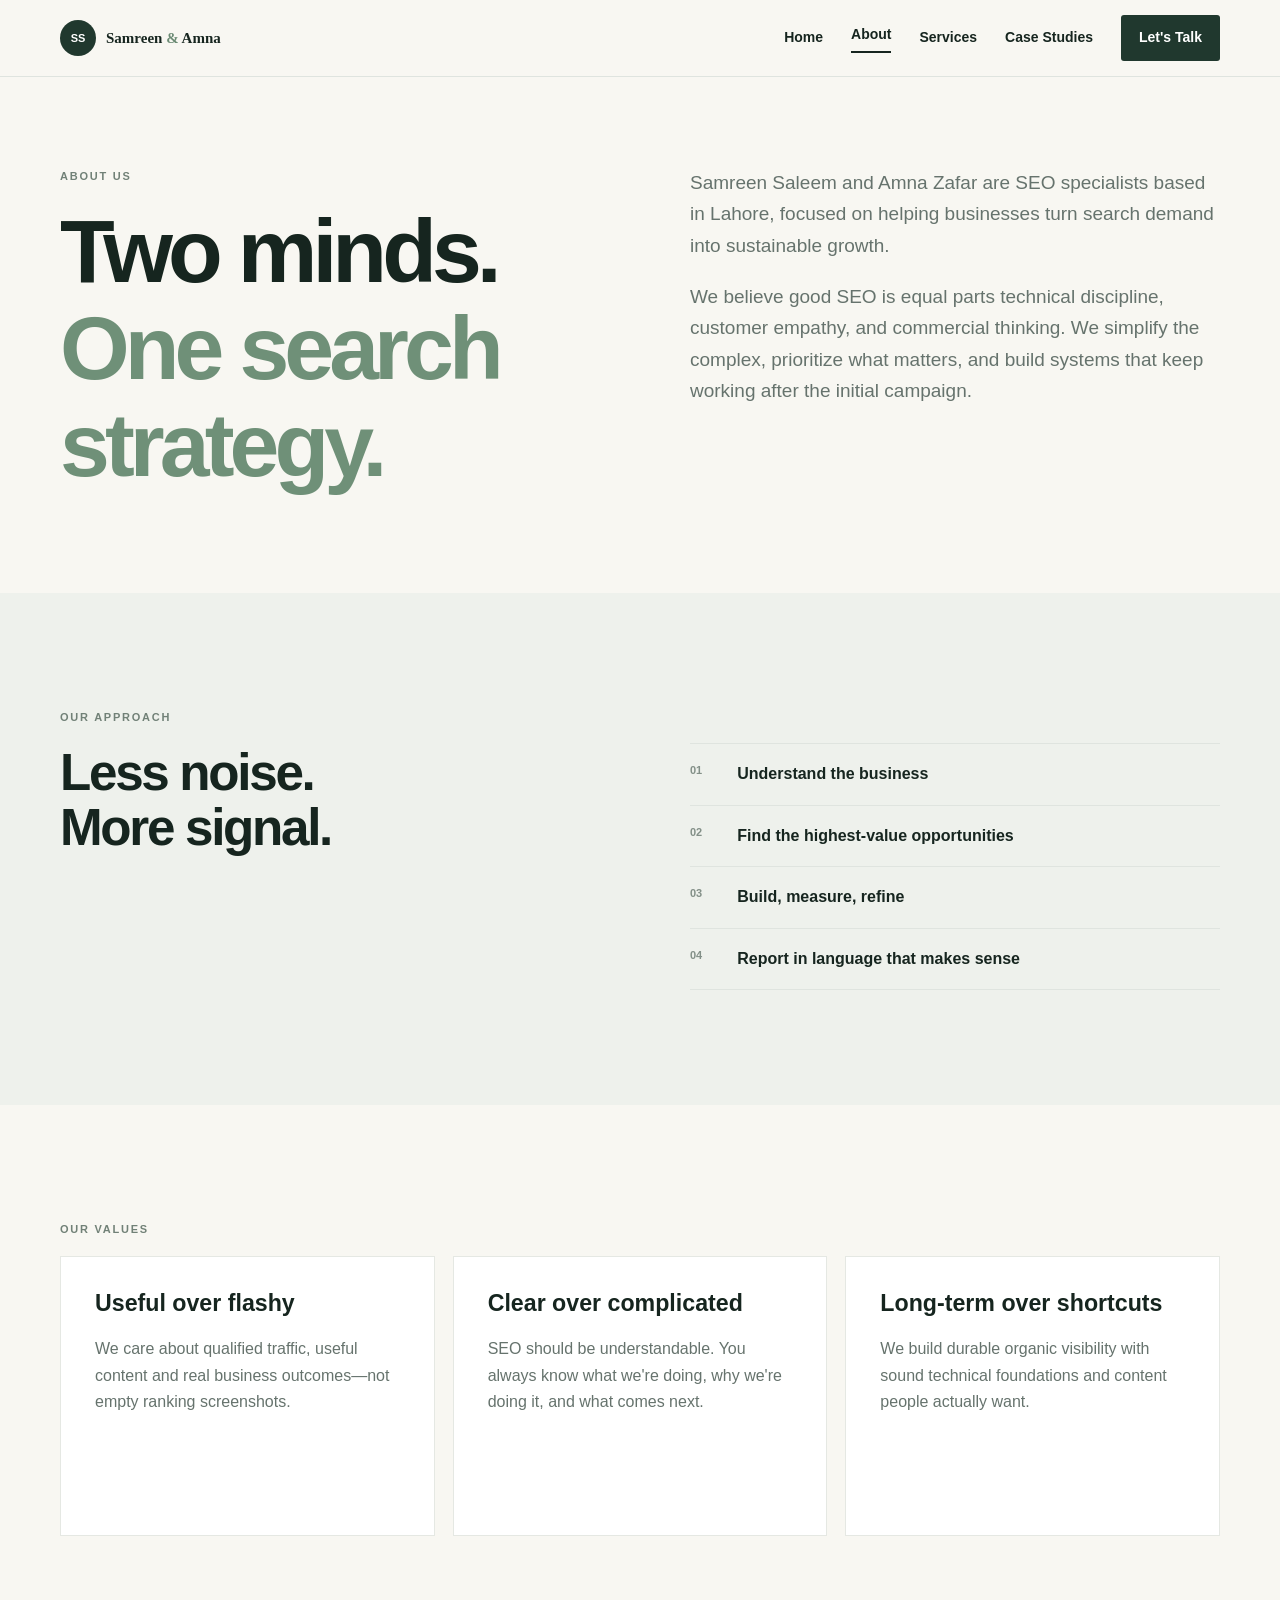
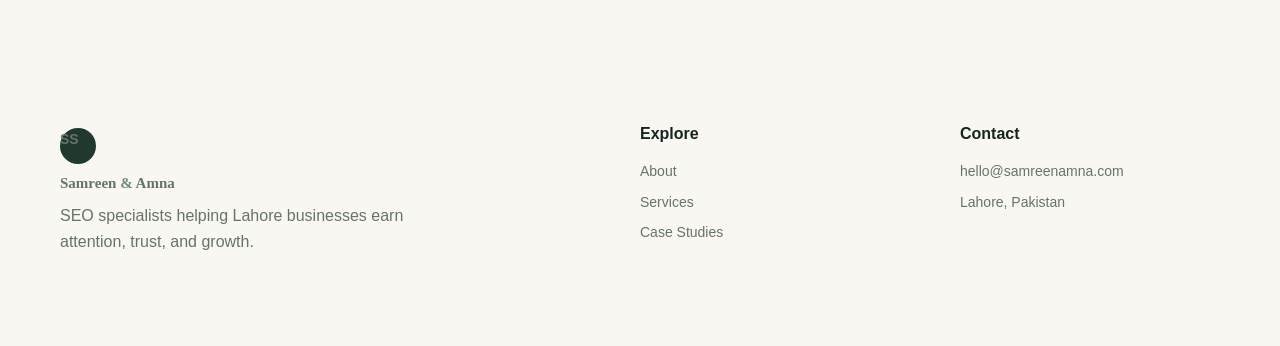
==== about.html @ c08983f8 "Add about page" ====
<!doctype html><html lang="en"><head><meta charset="utf-8"><meta name="viewport" content="width=device-width,initial-scale=1"><title>About | Samreen Saleem & Amna Zafar</title><meta name="description" content="Meet Lahore SEO specialists Samreen Saleem and Amna Zafar."><link rel="stylesheet" href="assets/style.css"></head><body><header class="site-header"><div class="container nav"><a class="brand" href="index.html"><span>SS</span><strong>Samreen <i>&</i> Amna</strong></a><button class="menu">☰</button><nav><a href="index.html">Home</a><a class="active" href="about.html">About</a><a href="services.html">Services</a><a href="case-studies.html">Case Studies</a><a class="nav-cta" href="contact.html">Let's Talk</a></nav></div></header><main><section class="hero"><div class="container two-col"><div><p class="eyebrow">ABOUT US</p><h1>Two minds.<br><span>One search strategy.</span></h1></div><div><p class="lead">Samreen Saleem and Amna Zafar are SEO specialists based in Lahore, focused on helping businesses turn search demand into sustainable growth.</p><p class="body-copy">We believe good SEO is equal parts technical discipline, customer empathy, and commercial thinking. We simplify the complex, prioritize what matters, and build systems that keep working after the initial campaign.</p></div></div></section><section class="section soft"><div class="container two-col"><div><p class="eyebrow">OUR APPROACH</p><h2>Less noise.<br>More signal.</h2></div><div class="mini-list"><div><b>01</b><span>Understand the business</span></div><div><b>02</b><span>Find the highest-value opportunities</span></div><div><b>03</b><span>Build, measure, refine</span></div><div><b>04</b><span>Report in language that makes sense</span></div></div></div></section><section class="section"><div class="container"><p class="eyebrow">OUR VALUES</p><div class="cards"><article><h3>Useful over flashy</h3><p>We care about qualified traffic, useful content and real business outcomes—not empty ranking screenshots.</p></article><article><h3>Clear over complicated</h3><p>SEO should be understandable. You always know what we're doing, why we're doing it, and what comes next.</p></article><article><h3>Long-term over shortcuts</h3><p>We build durable organic visibility with sound technical foundations and content people actually want.</p></article></div></div></section></main><footer><div class="container footer-grid"><div><a class="brand" href="index.html"><span>SS</span><strong>Samreen <i>&</i> Amna</strong></a><p>SEO specialists helping Lahore businesses earn attention, trust, and growth.</p></div><div><b>Explore</b><a href="about.html">About</a><a href="services.html">Services</a><a href="case-studies.html">Case Studies</a></div><div><b>Contact</b><a href="mailto:hello@samreenamna.com">hello@samreenamna.com</a><span>Lahore, Pakistan</span></div></div></footer><script src="assets/script.js"></script></body></html>
---- assets/style.css ----
:root{--ink:#16251f;--muted:#66736d;--paper:#f8f7f2;--white:#fff;--sage:#a8c2ad;--line:#dfe4df;--accent:#dce9dc;--dark:#20382e}*{box-sizing:border-box}html{scroll-behavior:smooth}body{margin:0;background:var(--paper);color:var(--ink);font-family:'DM Sans',sans-serif;line-height:1.65}h1,h2,h3{font-family:Manrope,sans-serif;line-height:1.08;margin:0 0 20px}h1{font-size:clamp(3.2rem,7vw,6.5rem);letter-spacing:-.055em}h2{font-size:clamp(2.2rem,4vw,4rem);letter-spacing:-.045em}h3{font-size:1.45rem}p{margin:0 0 20px}.container{width:min(1160px,calc(100% - 40px));margin:auto}.site-header{border-bottom:1px solid var(--line);background:rgba(248,247,242,.94);backdrop-filter:blur(12px);position:sticky;top:0;z-index:10}.nav{height:76px;display:flex;align-items:center;justify-content:space-between}.brand{display:flex;align-items:center;gap:10px;text-decoration:none;color:var(--ink)}.brand span{display:grid;place-items:center;width:36px;height:36px;background:var(--dark);color:#fff;border-radius:50%;font-size:11px;font-weight:700}.brand strong{font-family:Manrope;font-size:15px}.brand i{font-style:normal;color:#6b8b74}nav{display:flex;align-items:center;gap:28px}nav a,.text-link{color:var(--ink);text-decoration:none;font-weight:600;font-size:14px}.active{border-bottom:2px solid var(--ink);padding-bottom:4px}.nav-cta{background:var(--dark);color:#fff!important;padding:11px 18px;border-radius:3px}.menu{display:none;border:0;background:none;font-size:22px}.hero{padding:90px 0 80px}.hero-grid{display:grid;grid-template-columns:1.02fr .98fr;gap:70px;align-items:center}.eyebrow{font-size:11px;letter-spacing:.16em;font-weight:800;color:#718177;margin-bottom:18px}.hero h1 span{font-family:inherit;color:#6f9078}.lead{font-size:19px;max-width:650px;color:var(--muted);line-height:1.65}.actions{display:flex;align-items:center;gap:25px;margin:32px 0}.btn{display:inline-flex;align-items:center;gap:22px;padding:15px 21px;text-decoration:none;font-weight:700;border-radius:2px}.btn.primary{background:var(--dark);color:#fff}.btn.light{background:#fff;color:var(--dark)}.hero-card{position:relative}.hero-card img{display:block;width:100%;height:580px;object-fit:cover;filter:saturate(.72)}.floating{position:absolute;left:-30px;bottom:30px;background:#fff;padding:16px 20px;display:flex;align-items:center;gap:13px;box-shadow:0 14px 45px #17271d20}.floating span{width:35px;height:35px;display:grid;place-items:center;background:var(--accent);border-radius:50%}.floating strong,.floating small{display:block}.floating small{color:var(--muted);font-size:12px}.proof{display:flex;gap:38px;margin-top:34px}.proof strong,.proof small{display:block}.proof strong{font-family:Manrope}.proof small{font-size:11px;color:var(--muted)}.strip{border-block:1px solid var(--line);padding:21px 0}.strip-grid{display:flex;justify-content:space-between;gap:20px;color:#758078;font-size:10px;letter-spacing:.14em;font-weight:800}.section{padding:115px 0}.soft{background:#eef1ec}.two-col{display:grid;grid-template-columns:1fr 1fr;gap:100px}.two-col em{font-style:normal;color:#76947d}.body-copy{font-size:19px;color:var(--muted);max-width:550px}.mini-list{margin-top:35px;border-top:1px solid var(--line)}.mini-list div{display:flex;gap:35px;padding:17px 0;border-bottom:1px solid var(--line);font-weight:600}.mini-list b{font-size:11px;color:#839088}.section-head{display:flex;justify-content:space-between;align-items:end;margin-bottom:45px}.cards{display:grid;grid-template-columns:repeat(3,1fr);gap:18px}.cards article{background:#fff;padding:34px;min-height:280px;border:1px solid #e5e8e3}.num{font-size:11px;color:#78927f;font-weight:800}.cards p{color:var(--muted)}.cards a{color:var(--ink);font-size:13px;font-weight:700;text-decoration:none}.cta{background:var(--dark);color:#fff;padding:85px 0}.cta .eyebrow{color:#a9c3af}.cta-inner{display:flex;justify-content:space-between;align-items:center;gap:40px}.cta h2{margin:0}.footer-grid{display:grid;grid-template-columns:2fr 1fr 1fr;gap:60px;padding:70px 0}.footer-grid p{color:var(--muted);max-width:350px}.footer-grid b{display:block;margin-bottom:13px}.footer-grid a,.footer-grid span{display:block;color:var(--muted);text-decoration:none;margin:7px 0;font-size:14px}.copyright{border-top:1px solid var(--line);padding:20px 0 30px;color:#88918b;font-size:12px}@media(max-width:800px){.container{width:min(100% - 28px,600px)}nav{display:none;position:absolute;top:76px;left:0;right:0;background:var(--paper);padding:20px;flex-direction:column;align-items:flex-start;border-bottom:1px solid var(--line)}nav.open{display:flex}.menu{display:block}.hero{padding:60px 0}.hero-grid,.two-col{grid-template-columns:1fr;gap:45px}.hero-card img{height:430px}.floating{left:12px}.strip-grid{flex-wrap:wrap}.cards{grid-template-columns:1fr}.section{padding:75px 0}.section-head,.cta-inner{align-items:flex-start;flex-direction:column}.footer-grid{grid-template-columns:1fr;gap:30px;padding:55px 0}}
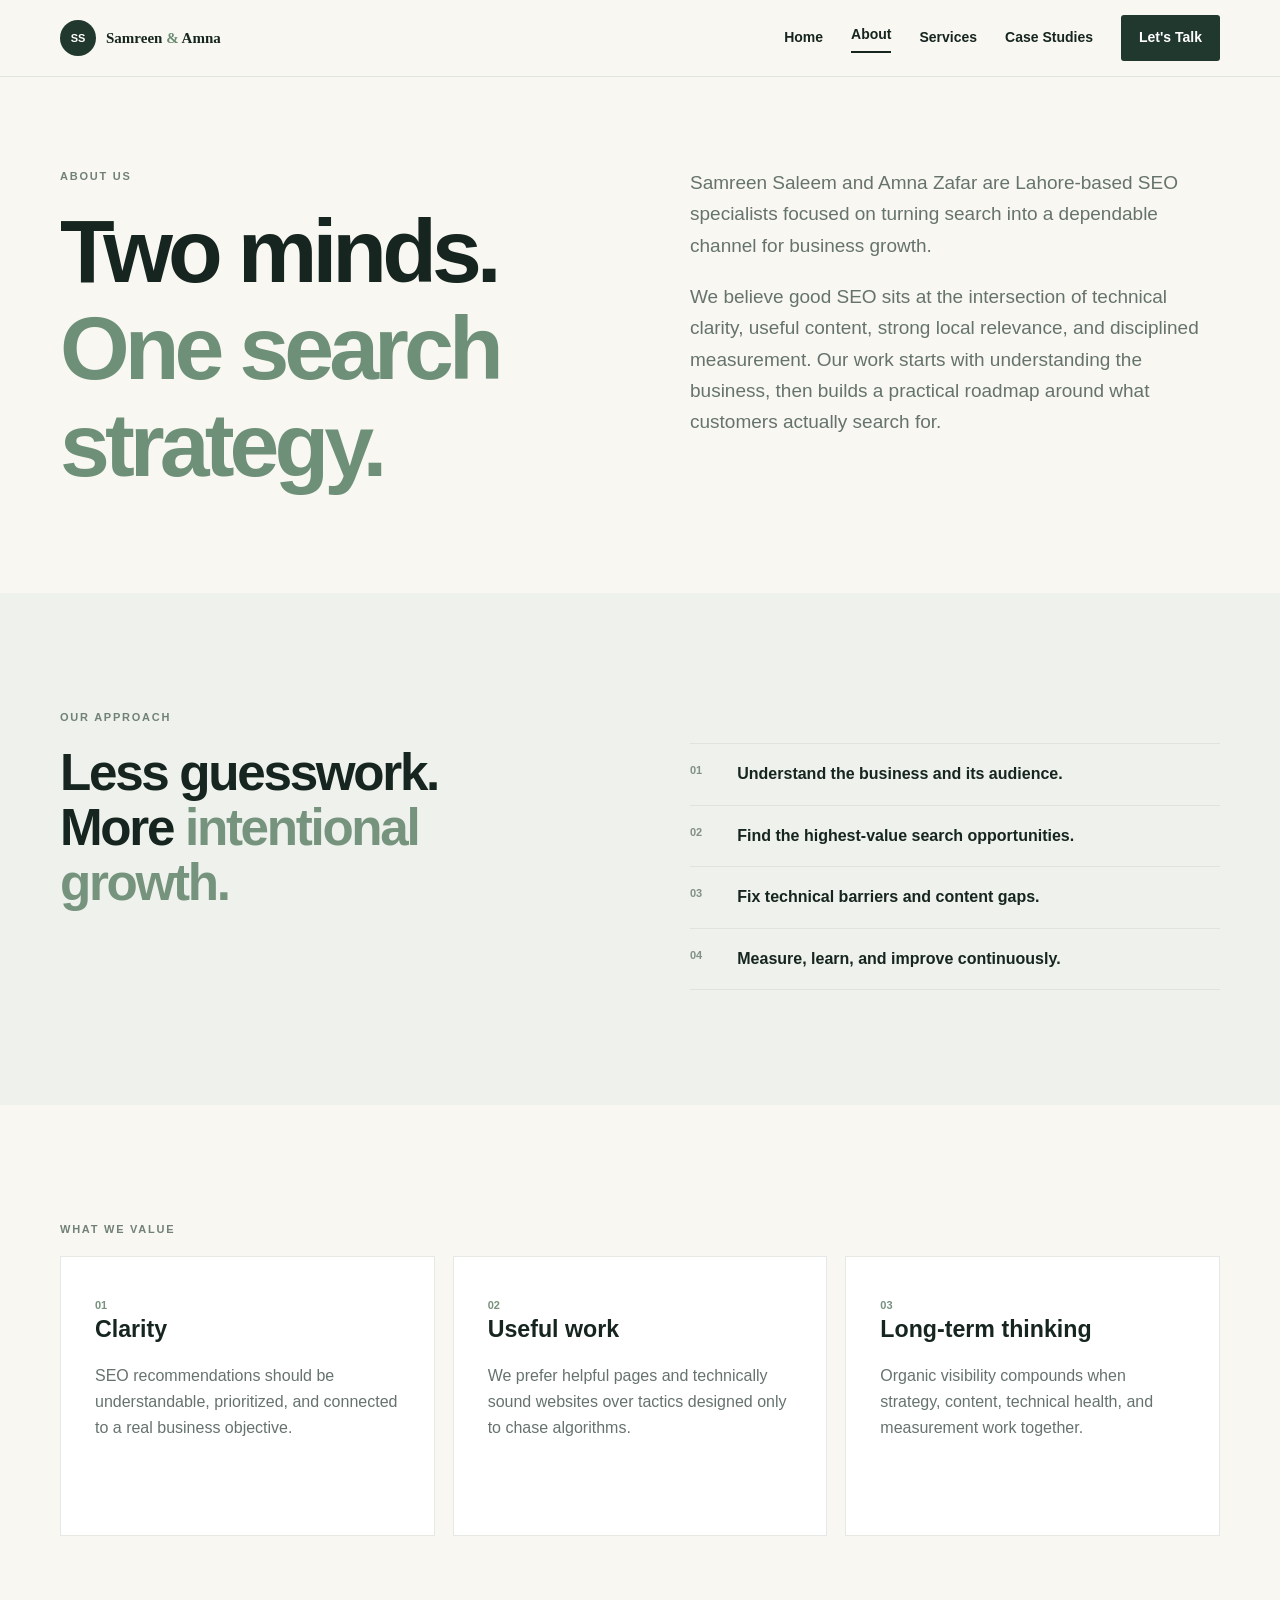
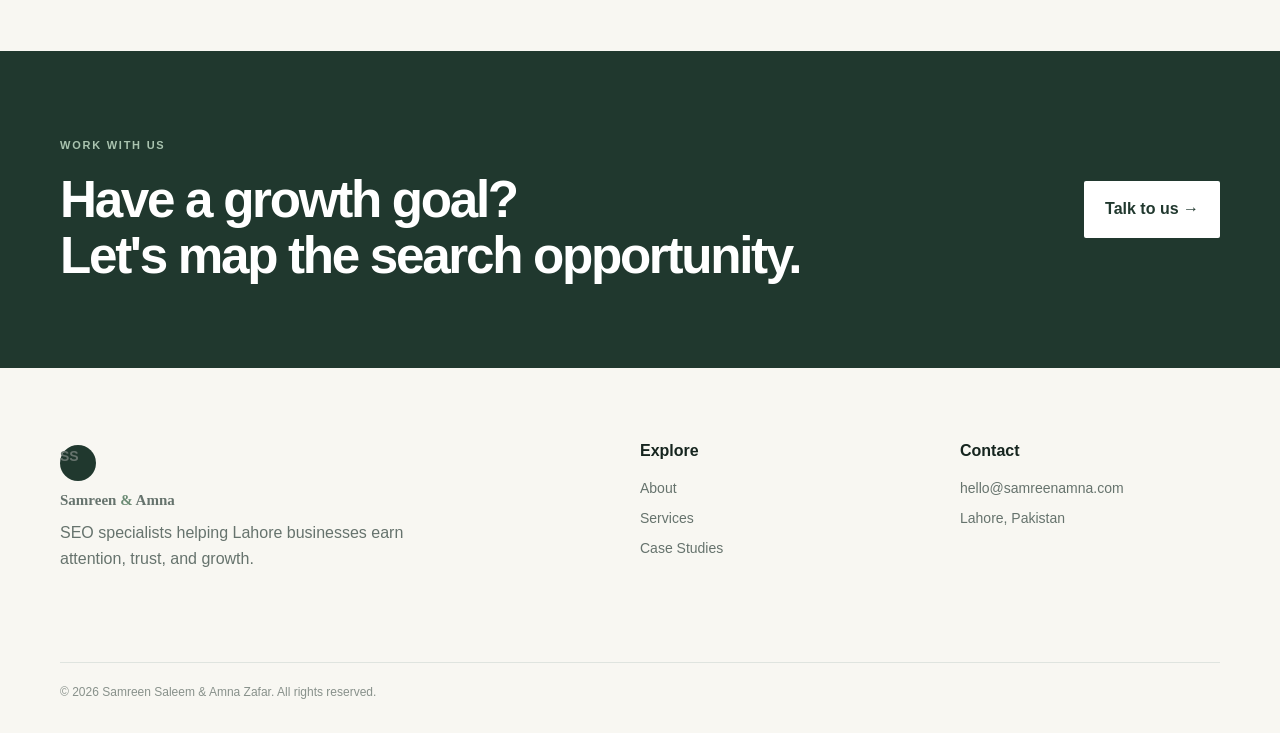
==== commit f0d6bedb: "Polish About page metadata and footer" ====
--- a/about.html
+++ b/about.html
@@ -1 +1 @@
-<!doctype html><html lang="en"><head><meta charset="utf-8"><meta name="viewport" content="width=device-width,initial-scale=1"><title>About | Samreen Saleem & Amna Zafar</title><meta name="description" content="Meet Lahore SEO specialists Samreen Saleem and Amna Zafar."><link rel="stylesheet" href="assets/style.css"></head><body><header class="site-header"><div class="container nav"><a class="brand" href="index.html"><span>SS</span><strong>Samreen <i>&</i> Amna</strong></a><button class="menu">☰</button><nav><a href="index.html">Home</a><a class="active" href="about.html">About</a><a href="services.html">Services</a><a href="case-studies.html">Case Studies</a><a class="nav-cta" href="contact.html">Let's Talk</a></nav></div></header><main><section class="hero"><div class="container two-col"><div><p class="eyebrow">ABOUT US</p><h1>Two minds.<br><span>One search strategy.</span></h1></div><div><p class="lead">Samreen Saleem and Amna Zafar are SEO specialists based in Lahore, focused on helping businesses turn search demand into sustainable growth.</p><p class="body-copy">We believe good SEO is equal parts technical discipline, customer empathy, and commercial thinking. We simplify the complex, prioritize what matters, and build systems that keep working after the initial campaign.</p></div></div></section><section class="section soft"><div class="container two-col"><div><p class="eyebrow">OUR APPROACH</p><h2>Less noise.<br>More signal.</h2></div><div class="mini-list"><div><b>01</b><span>Understand the business</span></div><div><b>02</b><span>Find the highest-value opportunities</span></div><div><b>03</b><span>Build, measure, refine</span></div><div><b>04</b><span>Report in language that makes sense</span></div></div></div></section><section class="section"><div class="container"><p class="eyebrow">OUR VALUES</p><div class="cards"><article><h3>Useful over flashy</h3><p>We care about qualified traffic, useful content and real business outcomes—not empty ranking screenshots.</p></article><article><h3>Clear over complicated</h3><p>SEO should be understandable. You always know what we're doing, why we're doing it, and what comes next.</p></article><article><h3>Long-term over shortcuts</h3><p>We build durable organic visibility with sound technical foundations and content people actually want.</p></article></div></div></section></main><footer><div class="container footer-grid"><div><a class="brand" href="index.html"><span>SS</span><strong>Samreen <i>&</i> Amna</strong></a><p>SEO specialists helping Lahore businesses earn attention, trust, and growth.</p></div><div><b>Explore</b><a href="about.html">About</a><a href="services.html">Services</a><a href="case-studies.html">Case Studies</a></div><div><b>Contact</b><a href="mailto:hello@samreenamna.com">hello@samreenamna.com</a><span>Lahore, Pakistan</span></div></div></footer><script src="assets/script.js"></script></body></html>+<!doctype html><html lang="en"><head><meta charset="utf-8"><meta name="viewport" content="width=device-width,initial-scale=1"><meta name="theme-color" content="#20382e"><title>About Samreen Saleem & Amna Zafar | SEO Specialists Lahore</title><meta name="description" content="Meet Samreen Saleem and Amna Zafar, SEO specialists helping businesses in Lahore build sustainable organic growth."><link rel="canonical" href="https://henrybella2211-coder.github.io/samreen-amna-seo/about.html"><link rel="stylesheet" href="assets/style.css"></head><body><header class="site-header"><div class="container nav"><a class="brand" href="index.html"><span>SS</span><strong>Samreen <i>&</i> Amna</strong></a><button class="menu" aria-label="Toggle navigation">☰</button><nav><a href="index.html">Home</a><a class="active" href="about.html">About</a><a href="services.html">Services</a><a href="case-studies.html">Case Studies</a><a class="nav-cta" href="contact.html">Let's Talk</a></nav></div></header><main><section class="hero"><div class="container two-col"><div><p class="eyebrow">ABOUT US</p><h1>Two minds.<br><span>One search strategy.</span></h1></div><div><p class="lead">Samreen Saleem and Amna Zafar are Lahore-based SEO specialists focused on turning search into a dependable channel for business growth.</p><p class="body-copy">We believe good SEO sits at the intersection of technical clarity, useful content, strong local relevance, and disciplined measurement. Our work starts with understanding the business, then builds a practical roadmap around what customers actually search for.</p></div></div></section><section class="section soft"><div class="container two-col"><div><p class="eyebrow">OUR APPROACH</p><h2>Less guesswork.<br>More <em>intentional growth.</em></h2></div><div class="mini-list"><div><b>01</b><span>Understand the business and its audience.</span></div><div><b>02</b><span>Find the highest-value search opportunities.</span></div><div><b>03</b><span>Fix technical barriers and content gaps.</span></div><div><b>04</b><span>Measure, learn, and improve continuously.</span></div></div></div></section><section class="section"><div class="container"><p class="eyebrow">WHAT WE VALUE</p><div class="cards"><article><span class="num">01</span><h3>Clarity</h3><p>SEO recommendations should be understandable, prioritized, and connected to a real business objective.</p></article><article><span class="num">02</span><h3>Useful work</h3><p>We prefer helpful pages and technically sound websites over tactics designed only to chase algorithms.</p></article><article><span class="num">03</span><h3>Long-term thinking</h3><p>Organic visibility compounds when strategy, content, technical health, and measurement work together.</p></article></div></div></section><section class="cta"><div class="container cta-inner"><div><p class="eyebrow">WORK WITH US</p><h2>Have a growth goal?<br>Let's map the search opportunity.</h2></div><a class="btn light" href="contact.html">Talk to us →</a></div></section></main><footer><div class="container footer-grid"><div><a class="brand" href="index.html"><span>SS</span><strong>Samreen <i>&</i> Amna</strong></a><p>SEO specialists helping Lahore businesses earn attention, trust, and growth.</p></div><div><b>Explore</b><a href="about.html">About</a><a href="services.html">Services</a><a href="case-studies.html">Case Studies</a></div><div><b>Contact</b><a href="mailto:hello@samreenamna.com">hello@samreenamna.com</a><span>Lahore, Pakistan</span></div></div><div class="container copyright">© 2026 Samreen Saleem & Amna Zafar. All rights reserved.</div></footer><script src="assets/script.js"></script></body></html>
